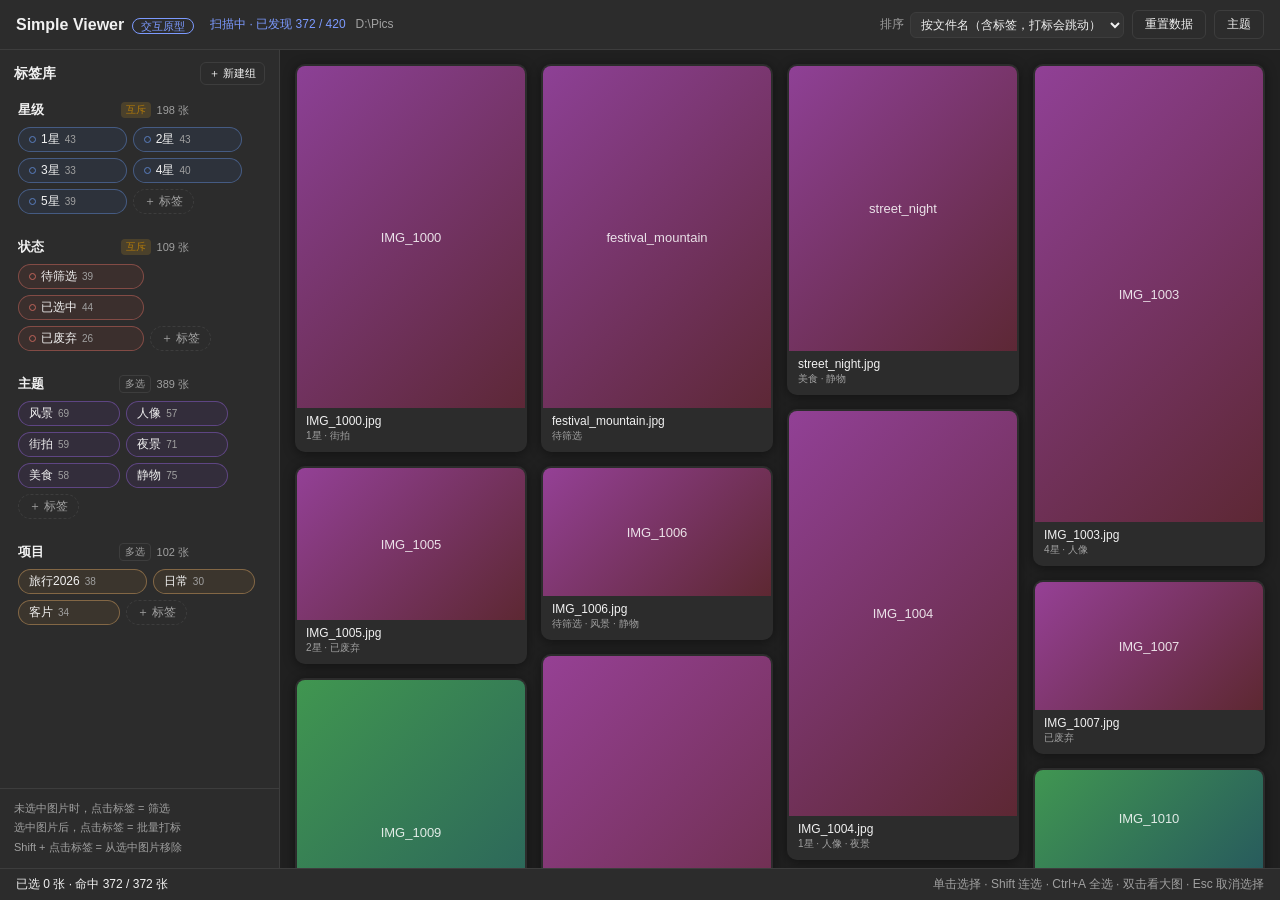
==== demo/index.html @ 7f97a0a2 "docs: 打标签与瀑布流迭代 PRD/SPEC 与 HTML 交互原型" ====
<!DOCTYPE html>
<html lang="zh-CN">
<head>
<meta charset="UTF-8">
<meta name="viewport" content="width=device-width, initial-scale=1.0">
<title>Simple Viewer · 打标签与瀑布流 交互原型</title>
<link rel="stylesheet" href="demo.css">
</head>
<body class="dark">
<div id="app">
  <header id="toolbar">
    <div class="app-title">Simple Viewer<span class="proto-badge">交互原型</span></div>
    <div class="library-info">
      <span id="scanStatus" class="scan-status">准备扫描…</span>
      <span id="libraryPath" class="library-path">D:\Pics</span>
    </div>
    <div class="toolbar-actions">
      <label class="sort-box">排序
        <select id="sortMode">
          <option value="name">按文件名（含标签，打标会跳动）</option>
          <option value="found">按发现顺序（稳定）</option>
        </select>
      </label>
      <button id="resetDemoBtn" class="ghost-btn" title="清空本地改动并重新生成演示数据">重置数据</button>
      <button id="themeBtn" class="ghost-btn" title="切换深浅色">主题</button>
    </div>
  </header>

  <div id="filterBar" class="empty">
    <div id="activeFilters"></div>
    <div class="filter-right">
      <span id="filterStats"></span>
      <button id="clearFilterBtn" class="ghost-btn small">清空筛选</button>
    </div>
  </div>

  <div id="mainRow">
    <aside id="sidebar">
      <div class="sidebar-head">
        <span>标签库</span>
        <button id="addGroupBtn" class="ghost-btn small">＋ 新建组</button>
      </div>
      <div id="groupList"></div>
      <div class="sidebar-tip">
        未选中图片时，点击标签 = 筛选<br>
        选中图片后，点击标签 = 批量打标<br>
        Shift + 点击标签 = 从选中图片移除
      </div>
    </aside>
    <main id="waterfallWrap">
      <div id="waterfall"></div>
      <div id="emptyHint" class="hidden">当前筛选条件下没有图片</div>
    </main>
  </div>

  <footer id="statusBar">
    <span id="statusLeft"></span>
    <span id="statusHint">单击选择 · Shift 连选 · Ctrl+A 全选 · 双击看大图 · Esc 取消选择</span>
  </footer>
</div>

<!-- 单图查看 -->
<div id="viewerOverlay" class="overlay hidden">
  <div class="viewer-top">
    <div class="viewer-file">
      <div id="viewerFileName" class="mono"></div>
      <div id="viewerPath" class="viewer-path"></div>
    </div>
    <div class="viewer-actions">
      <button id="viewerPrev" class="ghost-btn">← 上一张</button>
      <button id="viewerNext" class="ghost-btn">下一张 →</button>
      <button id="viewerDelete" class="ghost-btn danger">删除</button>
      <button id="viewerClose" class="ghost-btn">关闭 (Esc)</button>
    </div>
  </div>
  <div class="viewer-body">
    <img id="viewerImg" alt="">
  </div>
  <div class="viewer-tags" id="viewerTags"></div>
</div>

<!-- 通用对话框 -->
<div id="modalOverlay" class="overlay hidden">
  <div class="modal">
    <div class="modal-title" id="modalTitle"></div>
    <div class="modal-msg" id="modalMsg"></div>
    <input id="modalInput" class="hidden" type="text">
    <label id="modalCheckWrap" class="modal-check hidden">
      <input type="checkbox" id="modalCheck"> <span id="modalCheckLabel"></span>
    </label>
    <div class="modal-btns">
      <button id="modalCancel" class="ghost-btn">取消</button>
      <button id="modalOk" class="primary-btn">确定</button>
    </div>
  </div>
</div>

<div id="toast" class="hidden"></div>
<script src="demo.js"></script>
</body>
</html>
---- demo/demo.css ----
/* ============ 主题变量 ============ */
:root {
  --bg: #f3f2f1;
  --bg-2: #fbfbfa;
  --panel: #ffffff;
  --panel-2: #f7f7f5;
  --border: #e2e1df;
  --text: #1b1b1b;
  --text-2: #6c6b69;
  --accent: #4c6ef5;
  --accent-soft: rgba(76, 110, 245, 0.12);
  --danger: #d64545;
  --sel: rgba(76, 110, 245, 0.85);
  --shadow: 0 2px 10px rgba(0, 0, 0, 0.10);
}
body.dark {
  --bg: #202020;
  --bg-2: #272727;
  --panel: #2c2c2c;
  --panel-2: #333333;
  --border: #3d3d3d;
  --text: #f1f1f1;
  --text-2: #a0a0a0;
  --accent: #7c9aff;
  --accent-soft: rgba(124, 154, 255, 0.15);
  --danger: #ff7b72;
  --sel: rgba(124, 154, 255, 0.9);
  --shadow: 0 2px 12px rgba(0, 0, 0, 0.45);
}

* { box-sizing: border-box; margin: 0; padding: 0; }
html, body { height: 100%; }
body {
  font-family: "Segoe UI Variable", "Segoe UI", "Microsoft YaHei UI", "Microsoft YaHei", sans-serif;
  background: var(--bg);
  color: var(--text);
  font-size: 14px;
  overflow: hidden;
}

#app { height: 100vh; display: grid; grid-template-rows: auto auto 1fr auto; }

/* ============ 顶栏 ============ */
#toolbar {
  display: flex; align-items: center; gap: 16px;
  padding: 10px 16px;
  background: var(--panel);
  border-bottom: 1px solid var(--border);
}
.app-title { font-size: 16px; font-weight: 600; white-space: nowrap; }
.proto-badge {
  margin-left: 8px; font-size: 11px; font-weight: 400; color: var(--accent);
  border: 1px solid var(--accent); border-radius: 999px; padding: 1px 8px;
}
.library-info { flex: 1; display: flex; align-items: baseline; gap: 10px; min-width: 0; }
.library-path { color: var(--text-2); font-size: 12px; overflow: hidden; text-overflow: ellipsis; white-space: nowrap; }
.scan-status { color: var(--accent); font-size: 12px; white-space: nowrap; }
.scan-status.done { color: var(--text-2); }
.toolbar-actions { display: flex; align-items: center; gap: 8px; }
.sort-box { font-size: 12px; color: var(--text-2); display: flex; align-items: center; gap: 6px; }

.ghost-btn {
  background: transparent; color: var(--text);
  border: 1px solid var(--border); border-radius: 6px;
  padding: 5px 12px; font-size: 12px; cursor: pointer; white-space: nowrap;
}
.ghost-btn:hover { background: var(--panel-2); }
.ghost-btn.small { padding: 3px 8px; font-size: 11px; }
.ghost-btn.danger { color: var(--danger); border-color: var(--danger); }
.primary-btn {
  background: var(--accent); color: #fff; border: none; border-radius: 6px;
  padding: 6px 18px; font-size: 13px; cursor: pointer;
}
.primary-btn:hover { filter: brightness(1.08); }
select {
  background: var(--panel-2); color: var(--text);
  border: 1px solid var(--border); border-radius: 6px; padding: 4px 6px; font-size: 12px;
}

/* ============ 筛选条 ============ */
#filterBar {
  display: flex; align-items: center; justify-content: space-between; gap: 12px;
  padding: 8px 16px; background: var(--accent-soft);
  border-bottom: 1px solid var(--border);
}
#filterBar.empty { display: none; }
#activeFilters { display: flex; flex-wrap: wrap; gap: 6px; }
.filter-chip {
  display: inline-flex; align-items: center; gap: 6px;
  background: var(--panel); border: 1px solid var(--accent);
  color: var(--accent); border-radius: 999px; padding: 2px 10px; font-size: 12px;
}
.filter-chip button { border: none; background: none; color: inherit; cursor: pointer; font-size: 13px; }
.filter-right { display: flex; align-items: center; gap: 10px; white-space: nowrap; }
#filterStats { font-size: 12px; color: var(--text-2); }

/* ============ 主区 ============ */
#mainRow { display: flex; min-height: 0; }

/* ---- 左侧标签栏 ---- */
#sidebar {
  width: 280px; flex: none; display: flex; flex-direction: column;
  background: var(--panel); border-right: 1px solid var(--border);
}
.sidebar-head {
  display: flex; align-items: center; justify-content: space-between;
  padding: 12px 14px 8px; font-weight: 600;
}
#groupList { flex: 1; overflow-y: auto; padding: 0 10px 10px; }
.sidebar-tip {
  padding: 10px 14px; font-size: 11px; line-height: 1.8; color: var(--text-2);
  border-top: 1px solid var(--border);
}

.tag-group { margin-bottom: 6px; border-radius: 8px; }
.tag-group:hover { background: var(--panel-2); }
.group-head {
  display: flex; align-items: center; gap: 6px; padding: 8px 8px 4px;
}
.group-name { font-weight: 600; font-size: 13px; flex: 1; min-width: 0; overflow: hidden; text-overflow: ellipsis; }
.group-badge {
  font-size: 10px; border-radius: 4px; padding: 1px 5px; white-space: nowrap;
}
.group-badge.excl { color: #b0790a; background: rgba(240, 180, 41, 0.16); }
.group-badge.multi { color: var(--text-2); background: var(--panel); border: 1px solid var(--border); }
.group-count { font-size: 11px; color: var(--text-2); }
.icon-btn {
  border: none; background: none; color: var(--text-2); cursor: pointer;
  font-size: 12px; padding: 2px 4px; border-radius: 4px; opacity: 0;
}
.tag-group:hover .icon-btn, .chip:hover .icon-btn { opacity: 1; }
.icon-btn:hover { background: var(--bg-2); color: var(--text); }

.group-tags { display: flex; flex-wrap: wrap; gap: 6px; padding: 4px 8px 10px; }
.chip {
  display: inline-flex; align-items: center; gap: 5px;
  border: 1px solid hsl(var(--hue) 45% 55% / 0.55);
  background: hsl(var(--hue) 50% 50% / 0.10);
  color: var(--text); border-radius: 999px;
  padding: 3px 10px; font-size: 12px; cursor: pointer; user-select: none;
  transition: background .12s, border-color .12s;
}
.chip:hover { background: hsl(var(--hue) 55% 50% / 0.22); }
.chip .radio-dot {
  width: 7px; height: 7px; border-radius: 50%;
  border: 1.5px solid hsl(var(--hue) 45% 55%); flex: none;
}
.chip.filter-on {
  background: hsl(var(--hue) 60% 50% / 0.85); color: #fff; border-color: transparent;
}
.chip.filter-on .radio-dot { border-color: #fff; background: #fff; }
.chip .tag-count { font-size: 10px; color: var(--text-2); }
.chip.filter-on .tag-count { color: rgba(255,255,255,.85); }
.chip .icon-btn { opacity: 0; font-size: 11px; padding: 0 2px; color: inherit; }
.add-tag-btn {
  border: 1px dashed var(--border); background: none; color: var(--text-2);
  border-radius: 999px; padding: 3px 10px; font-size: 12px; cursor: pointer;
}
.add-tag-btn:hover { color: var(--text); border-color: var(--text-2); }

/* ---- 瀑布流 ---- */
#waterfallWrap { flex: 1; overflow-y: auto; overflow-x: hidden; position: relative; padding: 14px; }
#waterfall { position: relative; margin: 0 auto; }
#emptyHint {
  position: absolute; inset: 0; display: flex; align-items: center; justify-content: center;
  color: var(--text-2); font-size: 14px;
}

.card {
  position: absolute; border-radius: 10px; overflow: hidden;
  background: var(--panel); box-shadow: var(--shadow);
  cursor: pointer; border: 2px solid transparent;
  transition: border-color .1s, transform .1s;
}
.card:hover { transform: translateY(-2px); }
.card.selected { border-color: var(--sel); }
.thumb { position: relative; width: 100%; background: var(--panel-2); }
.thumb img { display: block; width: 100%; height: 100%; object-fit: cover; }
.thumb.fallback { display: flex; align-items: center; justify-content: center; color: rgba(255,255,255,.85); font-size: 13px; }
.card .check {
  position: absolute; top: 8px; right: 8px; width: 22px; height: 22px;
  border-radius: 50%; background: rgba(0,0,0,.35); border: 1.5px solid rgba(255,255,255,.9);
  color: #fff; font-size: 13px; display: none; align-items: center; justify-content: center;
}
.card:hover .check { display: flex; }
.card.selected .check { display: flex; background: var(--sel); border-color: var(--sel); }
.badges {
  position: absolute; left: 8px; bottom: 8px; display: flex; flex-wrap: wrap; gap: 4px;
  pointer-events: none;
}
.badge {
  font-size: 10px; color: #fff; border-radius: 4px; padding: 1px 6px;
  background: hsl(var(--hue) 50% 45% / 0.92); backdrop-filter: blur(2px);
}
.badge.more { background: rgba(0,0,0,.55); }
.card-meta {
  padding: 6px 9px 7px; display: flex; flex-direction: column; gap: 1px;
}
.fname {
  font-size: 12px; overflow: hidden; text-overflow: ellipsis; white-space: nowrap;
}
.ftags { font-size: 10px; color: var(--text-2); overflow: hidden; text-overflow: ellipsis; white-space: nowrap; }

/* ============ 状态栏 ============ */
#statusBar {
  display: flex; align-items: center; justify-content: space-between; gap: 12px;
  padding: 7px 16px; background: var(--panel); border-top: 1px solid var(--border);
  font-size: 12px; color: var(--text-2);
}
#statusLeft { color: var(--text); }

/* ============ 单图查看 ============ */
.overlay {
  position: fixed; inset: 0; z-index: 50; background: rgba(10, 10, 10, .88);
  backdrop-filter: blur(10px);
}
.hidden { display: none !important; }

#viewerOverlay { display: flex; flex-direction: column; }
.viewer-top {
  display: flex; align-items: center; justify-content: space-between; gap: 16px;
  padding: 12px 20px; color: #eee;
}
.viewer-file { min-width: 0; }
#viewerFileName { font-size: 15px; overflow: hidden; text-overflow: ellipsis; white-space: nowrap; }
.mono { font-family: "Cascadia Code", Consolas, monospace; }
#viewerFileName .tseg { color: #ffd166; }
.viewer-path { font-size: 11px; color: #999; margin-top: 2px; }
.viewer-actions { display: flex; gap: 8px; }
.viewer-actions .ghost-btn { color: #eee; border-color: #555; }
.viewer-actions .ghost-btn:hover { background: rgba(255,255,255,.08); }
.viewer-body { flex: 1; display: flex; align-items: center; justify-content: center; min-height: 0; padding: 0 24px; }
#viewerImg { max-width: 100%; max-height: 100%; border-radius: 6px; box-shadow: 0 8px 40px rgba(0,0,0,.5); }
.viewer-tags {
  display: flex; flex-wrap: wrap; gap: 8px; align-items: center;
  padding: 14px 20px 18px; max-height: 140px; overflow-y: auto;
}
.viewer-tags .group-label {
  font-size: 11px; color: #999; margin-right: -2px;
}
.viewer-tags .chip { background: rgba(255,255,255,.06); color: #ddd; border-color: #555; }
.viewer-tags .chip:hover { background: rgba(255,255,255,.14); }
.viewer-tags .chip.on {
  background: hsl(var(--hue) 60% 50% / .9); color: #fff; border-color: transparent;
}
.viewer-tags .chip.on .radio-dot { background: #fff; border-color: #fff; }

/* ============ 对话框 ============ */
#modalOverlay { display: flex; align-items: center; justify-content: center; background: rgba(0,0,0,.45); }
.modal {
  width: 400px; max-width: calc(100vw - 40px);
  background: var(--panel); border: 1px solid var(--border); border-radius: 10px;
  box-shadow: var(--shadow); padding: 20px;
}
.modal-title { font-size: 15px; font-weight: 600; margin-bottom: 8px; }
.modal-msg { font-size: 13px; color: var(--text-2); line-height: 1.7; margin-bottom: 12px; white-space: pre-line; }
#modalInput {
  width: 100%; background: var(--bg-2); color: var(--text);
  border: 1px solid var(--border); border-radius: 6px; padding: 8px 10px; font-size: 13px;
  margin-bottom: 12px;
}
.modal-check { display: flex; align-items: center; gap: 8px; font-size: 13px; margin-bottom: 12px; }
.modal-btns { display: flex; justify-content: flex-end; gap: 8px; }

/* ============ Toast ============ */
#toast {
  position: fixed; bottom: 54px; left: 50%; transform: translateX(-50%);
  background: var(--panel); color: var(--text);
  border: 1px solid var(--border); border-radius: 8px; box-shadow: var(--shadow);
  padding: 9px 18px; font-size: 13px; z-index: 99; max-width: 80vw;
  animation: pop .18s ease-out;
}
@keyframes pop { from { opacity: 0; transform: translate(-50%, 6px); } to { opacity: 1; transform: translate(-50%, 0); } }

/* 滚动条 */
::-webkit-scrollbar { width: 10px; height: 10px; }
::-webkit-scrollbar-thumb { background: var(--border); border-radius: 5px; border: 2px solid transparent; background-clip: content-box; }
::-webkit-scrollbar-thumb:hover { background: var(--text-2); background-clip: content-box; }
::-webkit-scrollbar-track { background: transparent; }
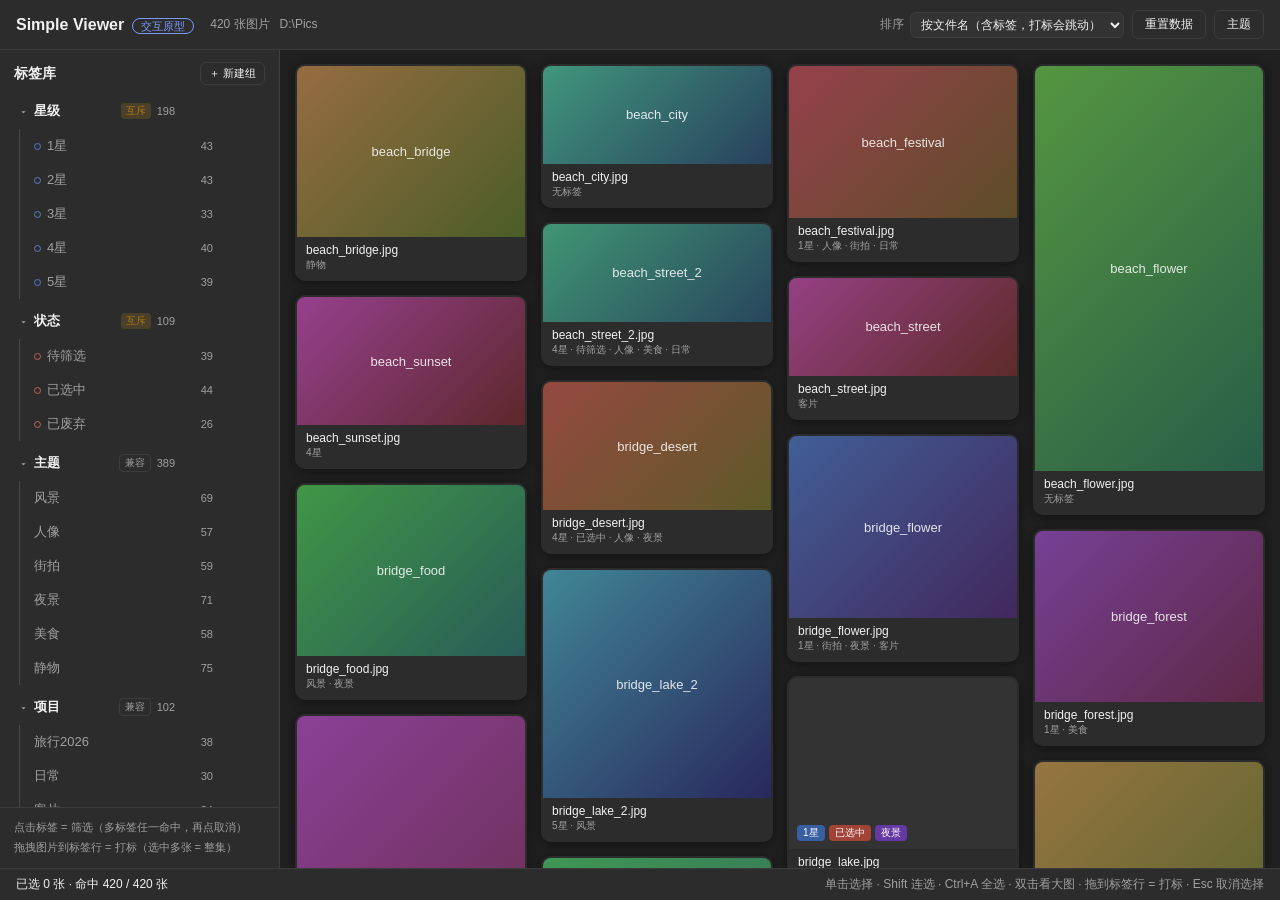
==== commit 60bdb7cb: "demo: 同步交互重构（筛选语义/拖拽打标/详情右栏）" ====
--- a/demo/index.html
+++ b/demo/index.html
@@ -42,9 +42,8 @@
       </div>
       <div id="groupList"></div>
       <div class="sidebar-tip">
-        未选中图片时，点击标签 = 筛选<br>
-        选中图片后，点击标签 = 批量打标<br>
-        Shift + 点击标签 = 从选中图片移除
+        点击标签 = 筛选（多标签任一命中，再点取消）<br>
+        拖拽图片到标签行 = 打标（选中多张 = 整集）
       </div>
     </aside>
     <main id="waterfallWrap">
@@ -74,9 +73,30 @@
     </div>
   </div>
   <div class="viewer-body">
-    <img id="viewerImg" alt="">
+    <div class="viewer-stage">
+      <img id="viewerImg" alt="">
+    </div>
+    <!-- 详情右栏：图片信息（结构化行）+ 标签管理（chips ✕ 移除、＋ 目录选择添加） -->
+    <aside class="viewer-side">
+      <div class="side-head">图片信息</div>
+      <div class="side-info">
+        <div class="info-row"><span>文件名</span><b id="sideName" class="mono"></b></div>
+        <div class="info-row"><span>文件大小</span><b id="sideSize"></b></div>
+        <div class="info-row"><span>像素尺寸</span><b id="sideDims"></b></div>
+        <div class="info-row"><span>序号</span><b id="sideIndex"></b></div>
+      </div>
+      <div class="side-tags-head">
+        <span>标签</span>
+        <button id="addTagBtn" class="ghost-btn small" title="添加标签（打开标签目录）">＋</button>
+      </div>
+      <div class="side-tags" id="sideTags"></div>
+    </aside>
   </div>
-  <div class="viewer-tags" id="viewerTags"></div>
+  <!-- 标签目录选择器（＋ 弹出层：组行 + 可点标签行，已选禁点） -->
+  <div id="tagCatalog" class="catalog-pop hidden">
+    <div class="catalog-title">为当前图片添加标签</div>
+    <div id="catalogList" class="catalog-list"></div>
+  </div>
 </div>
 
 <!-- 通用对话框 -->
--- a/demo/demo.css
+++ b/demo/demo.css
@@ -12,6 +12,9 @@
   --danger: #d64545;
   --sel: rgba(76, 110, 245, 0.85);
   --shadow: 0 2px 10px rgba(0, 0, 0, 0.10);
+  --row-hover: rgba(0, 0, 0, 0.05);
+  --row-active: rgba(0, 0, 0, 0.08);
+  --row-line: rgba(0, 0, 0, 0.10);
 }
 body.dark {
   --bg: #202020;
@@ -26,6 +29,9 @@
   --danger: #ff7b72;
   --sel: rgba(124, 154, 255, 0.9);
   --shadow: 0 2px 12px rgba(0, 0, 0, 0.45);
+  --row-hover: rgba(255, 255, 255, 0.06);
+  --row-active: rgba(255, 255, 255, 0.12);
+  --row-line: rgba(255, 255, 255, 0.14);
 }
 
 * { box-sizing: border-box; margin: 0; padding: 0; }
@@ -112,51 +118,62 @@
   border-top: 1px solid var(--border);
 }
 
-.tag-group { margin-bottom: 6px; border-radius: 8px; }
-.tag-group:hover { background: var(--panel-2); }
+/* 目录树行式节点（单色系：组行 + 缩进子标签行，行内无常显管理按钮） */
+.tag-group { margin-bottom: 4px; }
+.tag-group.collapsed .tag-rows { display: none; }
 .group-head {
-  display: flex; align-items: center; gap: 6px; padding: 8px 8px 4px;
-}
-.group-name { font-weight: 600; font-size: 13px; flex: 1; min-width: 0; overflow: hidden; text-overflow: ellipsis; }
+  display: flex; align-items: center; gap: 6px;
+  height: 36px; padding: 0 8px; border-radius: 6px; cursor: pointer; user-select: none;
+}
+.group-head:hover { background: var(--row-hover); }
+.chevron { flex: none; width: 10px; font-size: 10px; color: var(--text-2); text-align: center; user-select: none; }
+.group-name {
+  font-weight: 600; font-size: 13px; flex: 1; min-width: 0;
+  overflow: hidden; text-overflow: ellipsis; white-space: nowrap;
+}
 .group-badge {
   font-size: 10px; border-radius: 4px; padding: 1px 5px; white-space: nowrap;
 }
 .group-badge.excl { color: #b0790a; background: rgba(240, 180, 41, 0.16); }
 .group-badge.multi { color: var(--text-2); background: var(--panel); border: 1px solid var(--border); }
-.group-count { font-size: 11px; color: var(--text-2); }
+.row-count { flex: none; font-size: 11px; color: var(--text-2); }
 .icon-btn {
   border: none; background: none; color: var(--text-2); cursor: pointer;
-  font-size: 12px; padding: 2px 4px; border-radius: 4px; opacity: 0;
-}
-.tag-group:hover .icon-btn, .chip:hover .icon-btn { opacity: 1; }
+  font-size: 12px; padding: 2px 4px; border-radius: 4px;
+}
 .icon-btn:hover { background: var(--bg-2); color: var(--text); }
-
-.group-tags { display: flex; flex-wrap: wrap; gap: 6px; padding: 4px 8px 10px; }
-.chip {
-  display: inline-flex; align-items: center; gap: 5px;
-  border: 1px solid hsl(var(--hue) 45% 55% / 0.55);
-  background: hsl(var(--hue) 50% 50% / 0.10);
-  color: var(--text); border-radius: 999px;
-  padding: 3px 10px; font-size: 12px; cursor: pointer; user-select: none;
-  transition: background .12s, border-color .12s;
-}
-.chip:hover { background: hsl(var(--hue) 55% 50% / 0.22); }
-.chip .radio-dot {
+/* 悬停浮现的管理按钮容器（计数旁；占位不变避免布局跳动） */
+.row-cmds { display: flex; gap: 2px; flex: none; opacity: 0; }
+.group-head:hover .row-cmds, .tag-row:hover .row-cmds { opacity: 1; }
+
+/* 子标签行：一级缩进 + 竖向连接线（贯穿行高，相邻行连续成树） */
+.tag-rows { display: block; }
+.tag-row {
+  display: flex; align-items: center; gap: 6px;
+  height: 34px; padding: 0 8px 0 0; border-radius: 5px; cursor: pointer; user-select: none;
+}
+.tag-row:hover { background: var(--row-hover); }
+.tag-row.filter-on { background: var(--row-active); }
+/* 拖拽打标目标行的落下高亮（dragover 期间，对齐 WinUI DropOverlay 方向） */
+.tag-row.drop-on {
+  background: var(--accent-soft);
+  outline: 1.5px solid var(--accent);
+  outline-offset: -1.5px;
+}
+.row-indent { position: relative; width: 18px; align-self: stretch; flex: none; }
+.tree-line { position: absolute; left: 9px; top: 0; bottom: 0; width: 1px; background: var(--row-line); }
+.tag-row .radio-dot {
   width: 7px; height: 7px; border-radius: 50%;
   border: 1.5px solid hsl(var(--hue) 45% 55%); flex: none;
 }
-.chip.filter-on {
-  background: hsl(var(--hue) 60% 50% / 0.85); color: #fff; border-color: transparent;
-}
-.chip.filter-on .radio-dot { border-color: #fff; background: #fff; }
-.chip .tag-count { font-size: 10px; color: var(--text-2); }
-.chip.filter-on .tag-count { color: rgba(255,255,255,.85); }
-.chip .icon-btn { opacity: 0; font-size: 11px; padding: 0 2px; color: inherit; }
-.add-tag-btn {
-  border: 1px dashed var(--border); background: none; color: var(--text-2);
-  border-radius: 999px; padding: 3px 10px; font-size: 12px; cursor: pointer;
-}
-.add-tag-btn:hover { color: var(--text); border-color: var(--text-2); }
+.tag-row.filter-on .radio-dot { border-color: #fff; background: #fff; }
+.tag-row .tag-name {
+  flex: 1; min-width: 0; font-size: 13px; color: var(--text-2);
+  overflow: hidden; text-overflow: ellipsis; white-space: nowrap;
+}
+.tag-row.filter-on .tag-name { color: var(--text); }
+
+/* 单图查看页标签胶囊样式已由详情右栏的 .tag-chip / .catalog-pop 取代（2026-09-19 交互重构） */
 
 /* ---- 瀑布流 ---- */
 #waterfallWrap { flex: 1; overflow-y: auto; overflow-x: hidden; position: relative; padding: 14px; }
@@ -229,21 +246,69 @@
 .viewer-actions { display: flex; gap: 8px; }
 .viewer-actions .ghost-btn { color: #eee; border-color: #555; }
 .viewer-actions .ghost-btn:hover { background: rgba(255,255,255,.08); }
-.viewer-body { flex: 1; display: flex; align-items: center; justify-content: center; min-height: 0; padding: 0 24px; }
+.viewer-body {
+  flex: 1; display: flex; gap: 16px; min-height: 0; padding: 0 24px 16px;
+  align-items: stretch;
+}
+.viewer-stage { flex: 1; display: flex; align-items: center; justify-content: center; min-width: 0; }
 #viewerImg { max-width: 100%; max-height: 100%; border-radius: 6px; box-shadow: 0 8px 40px rgba(0,0,0,.5); }
-.viewer-tags {
-  display: flex; flex-wrap: wrap; gap: 8px; align-items: center;
-  padding: 14px 20px 18px; max-height: 140px; overflow-y: auto;
-}
-.viewer-tags .group-label {
-  font-size: 11px; color: #999; margin-right: -2px;
-}
-.viewer-tags .chip { background: rgba(255,255,255,.06); color: #ddd; border-color: #555; }
-.viewer-tags .chip:hover { background: rgba(255,255,255,.14); }
-.viewer-tags .chip.on {
-  background: hsl(var(--hue) 60% 50% / .9); color: #fff; border-color: transparent;
-}
-.viewer-tags .chip.on .radio-dot { background: #fff; border-color: #fff; }
+
+/* 详情右栏（对齐 WinUI 单图右栏方向）：信息结构化行 + 标签管理 */
+.viewer-side {
+  width: 260px; flex: none; display: flex; flex-direction: column; gap: 12px;
+  background: rgba(255, 255, 255, .04); border: 1px solid #444; border-radius: 10px;
+  padding: 14px; color: #ddd; overflow-y: auto;
+}
+.side-head { font-size: 14px; font-weight: 600; color: #eee; }
+.side-info { display: flex; flex-direction: column; gap: 6px; }
+.info-row { display: flex; gap: 8px; font-size: 12px; align-items: baseline; }
+.info-row span { color: #999; flex: none; width: 52px; }
+.info-row b { font-weight: 400; word-break: break-all; }
+.side-tags-head {
+  display: flex; align-items: center; justify-content: space-between;
+  font-size: 13px; font-weight: 600; color: #eee;
+}
+.side-tags-head .ghost-btn { color: #ddd; border-color: #555; }
+.side-tags { display: flex; flex-wrap: wrap; gap: 6px; align-content: flex-start; }
+.side-tags-empty { font-size: 12px; color: #999; line-height: 1.7; }
+/* 当前图标签 chip（组 hue 淡底 + ✕ 移除） */
+.tag-chip {
+  display: inline-flex; align-items: center; gap: 5px;
+  border: 1px solid hsl(var(--hue) 45% 55% / .6);
+  background: hsl(var(--hue) 50% 50% / .12);
+  color: #eee; border-radius: 999px; padding: 3px 9px; font-size: 12px;
+}
+.tag-chip button {
+  border: none; background: none; color: inherit; cursor: pointer;
+  font-size: 11px; opacity: .7; padding: 0;
+}
+.tag-chip button:hover { opacity: 1; }
+
+/* 标签目录选择器（＋ 弹出层：两级行列表，已选行禁点） */
+.catalog-pop {
+  position: absolute; right: 24px; bottom: 24px; width: 300px; max-height: 60vh; overflow-y: auto;
+  background: var(--panel); border: 1px solid var(--border); border-radius: 10px;
+  box-shadow: var(--shadow); padding: 12px; z-index: 60; color: var(--text);
+}
+.catalog-title { font-size: 13px; font-weight: 600; margin-bottom: 4px; }
+.catalog-list { display: block; }
+.cat-group {
+  display: flex; align-items: center; gap: 6px;
+  font-size: 12px; font-weight: 600; margin: 8px 0 4px;
+}
+.cat-tag {
+  display: flex; align-items: center; gap: 6px;
+  height: 32px; padding: 0 8px; border-radius: 5px; cursor: pointer;
+  font-size: 13px; color: var(--text-2); user-select: none;
+}
+.cat-tag:hover { background: var(--row-hover); }
+.cat-tag.on { color: var(--text); background: var(--row-active); cursor: default; }
+.cat-tag .ct-name { flex: 1; min-width: 0; overflow: hidden; text-overflow: ellipsis; white-space: nowrap; }
+.cat-tag .ct-applied { font-size: 11px; color: var(--text-2); flex: none; }
+.cat-tag .radio-dot {
+  width: 7px; height: 7px; border-radius: 50%;
+  border: 1.5px solid hsl(var(--hue) 45% 55%); flex: none;
+}
 
 /* ============ 对话框 ============ */
 #modalOverlay { display: flex; align-items: center; justify-content: center; background: rgba(0,0,0,.45); }
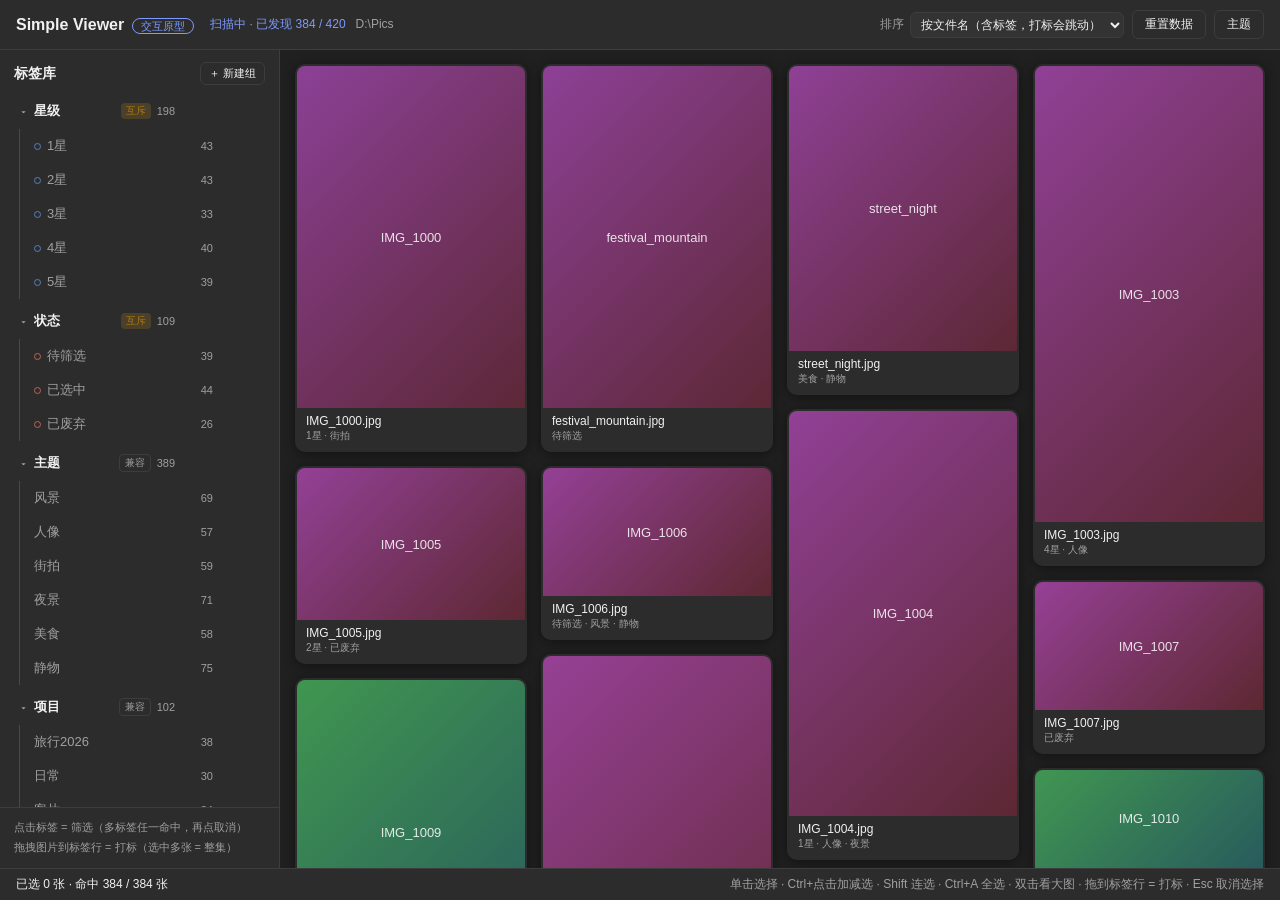
==== commit 06b88111: "feat: 移除单图底部文件名栏——文件名由右栏信息区承载（用户实测反馈，与状态栏移除同轮收尾），demo 顶部文件名区同步删除" ====
--- a/demo/index.html
+++ b/demo/index.html
@@ -61,10 +61,6 @@
 <!-- 单图查看 -->
 <div id="viewerOverlay" class="overlay hidden">
   <div class="viewer-top">
-    <div class="viewer-file">
-      <div id="viewerFileName" class="mono"></div>
-      <div id="viewerPath" class="viewer-path"></div>
-    </div>
     <div class="viewer-actions">
       <button id="viewerPrev" class="ghost-btn">← 上一张</button>
       <button id="viewerNext" class="ghost-btn">下一张 →</button>
--- a/demo/demo.css
+++ b/demo/demo.css
@@ -238,11 +238,7 @@
   display: flex; align-items: center; justify-content: space-between; gap: 16px;
   padding: 12px 20px; color: #eee;
 }
-.viewer-file { min-width: 0; }
-#viewerFileName { font-size: 15px; overflow: hidden; text-overflow: ellipsis; white-space: nowrap; }
 .mono { font-family: "Cascadia Code", Consolas, monospace; }
-#viewerFileName .tseg { color: #ffd166; }
-.viewer-path { font-size: 11px; color: #999; margin-top: 2px; }
 .viewer-actions { display: flex; gap: 8px; }
 .viewer-actions .ghost-btn { color: #eee; border-color: #555; }
 .viewer-actions .ghost-btn:hover { background: rgba(255,255,255,.08); }
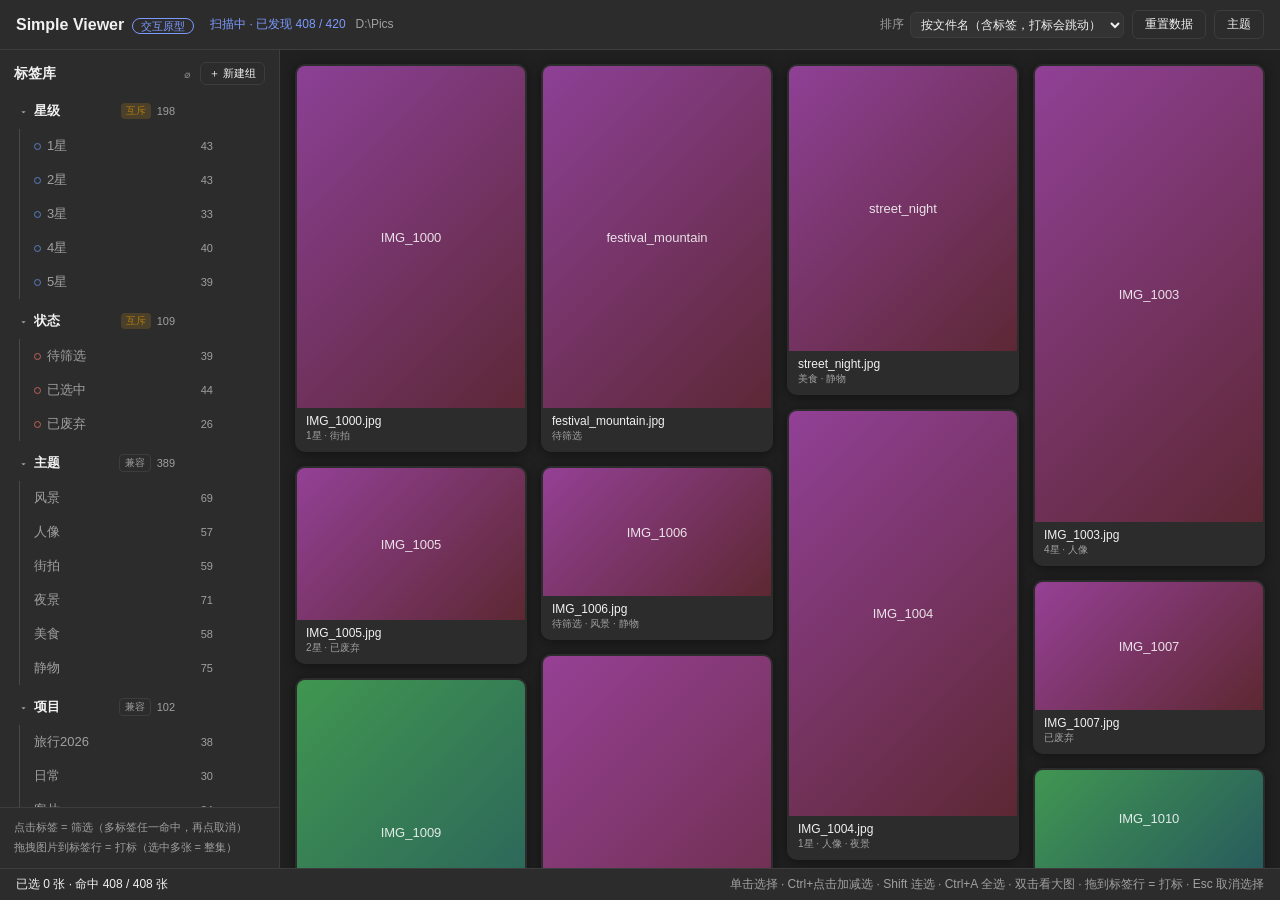
==== commit c064cd1e: "feat: demo 同步无标签筛选与移除清空筛选按钮（untagged-filter-entry ③/③）——index.html 侧栏标题行加 ∅ 无标签按钮（title 同 WinUI tool" ====
--- a/demo/index.html
+++ b/demo/index.html
@@ -30,7 +30,6 @@
     <div id="activeFilters"></div>
     <div class="filter-right">
       <span id="filterStats"></span>
-      <button id="clearFilterBtn" class="ghost-btn small">清空筛选</button>
     </div>
   </div>
 
@@ -38,7 +37,11 @@
     <aside id="sidebar">
       <div class="sidebar-head">
         <span>标签库</span>
-        <button id="addGroupBtn" class="ghost-btn small">＋ 新建组</button>
+        <span class="head-actions">
+          <!-- ∅ 无标签筛选（对齐 WinUI 侧栏标题行；「清空筛选」按钮已移除，取消走二次点击/chip ✕） -->
+          <button id="untaggedBtn" class="icon-btn untagged-btn" title="筛选无标签图片（再点取消）">∅</button>
+          <button id="addGroupBtn" class="ghost-btn small">＋ 新建组</button>
+        </span>
       </div>
       <div id="groupList"></div>
       <div class="sidebar-tip">
--- a/demo/demo.css
+++ b/demo/demo.css
@@ -112,6 +112,11 @@
   display: flex; align-items: center; justify-content: space-between;
   padding: 12px 14px 8px; font-weight: 600;
 }
+/* 标题行右侧动作区（∅ 无标签筛选 + 新建组） */
+.head-actions { display: flex; align-items: center; gap: 6px; }
+/* ∅ 无标签筛选按钮：激活 = 强调色淡底（参照 .tag-row.filter-on 的 var(--row-active) 激活先例，
+   强调色系更贴合“筛选中”语义，与 .drop-on 同源） */
+.untagged-btn.on { background: var(--accent-soft); color: var(--accent); }
 #groupList { flex: 1; overflow-y: auto; padding: 0 10px 10px; }
 .sidebar-tip {
   padding: 10px 14px; font-size: 11px; line-height: 1.8; color: var(--text-2);
